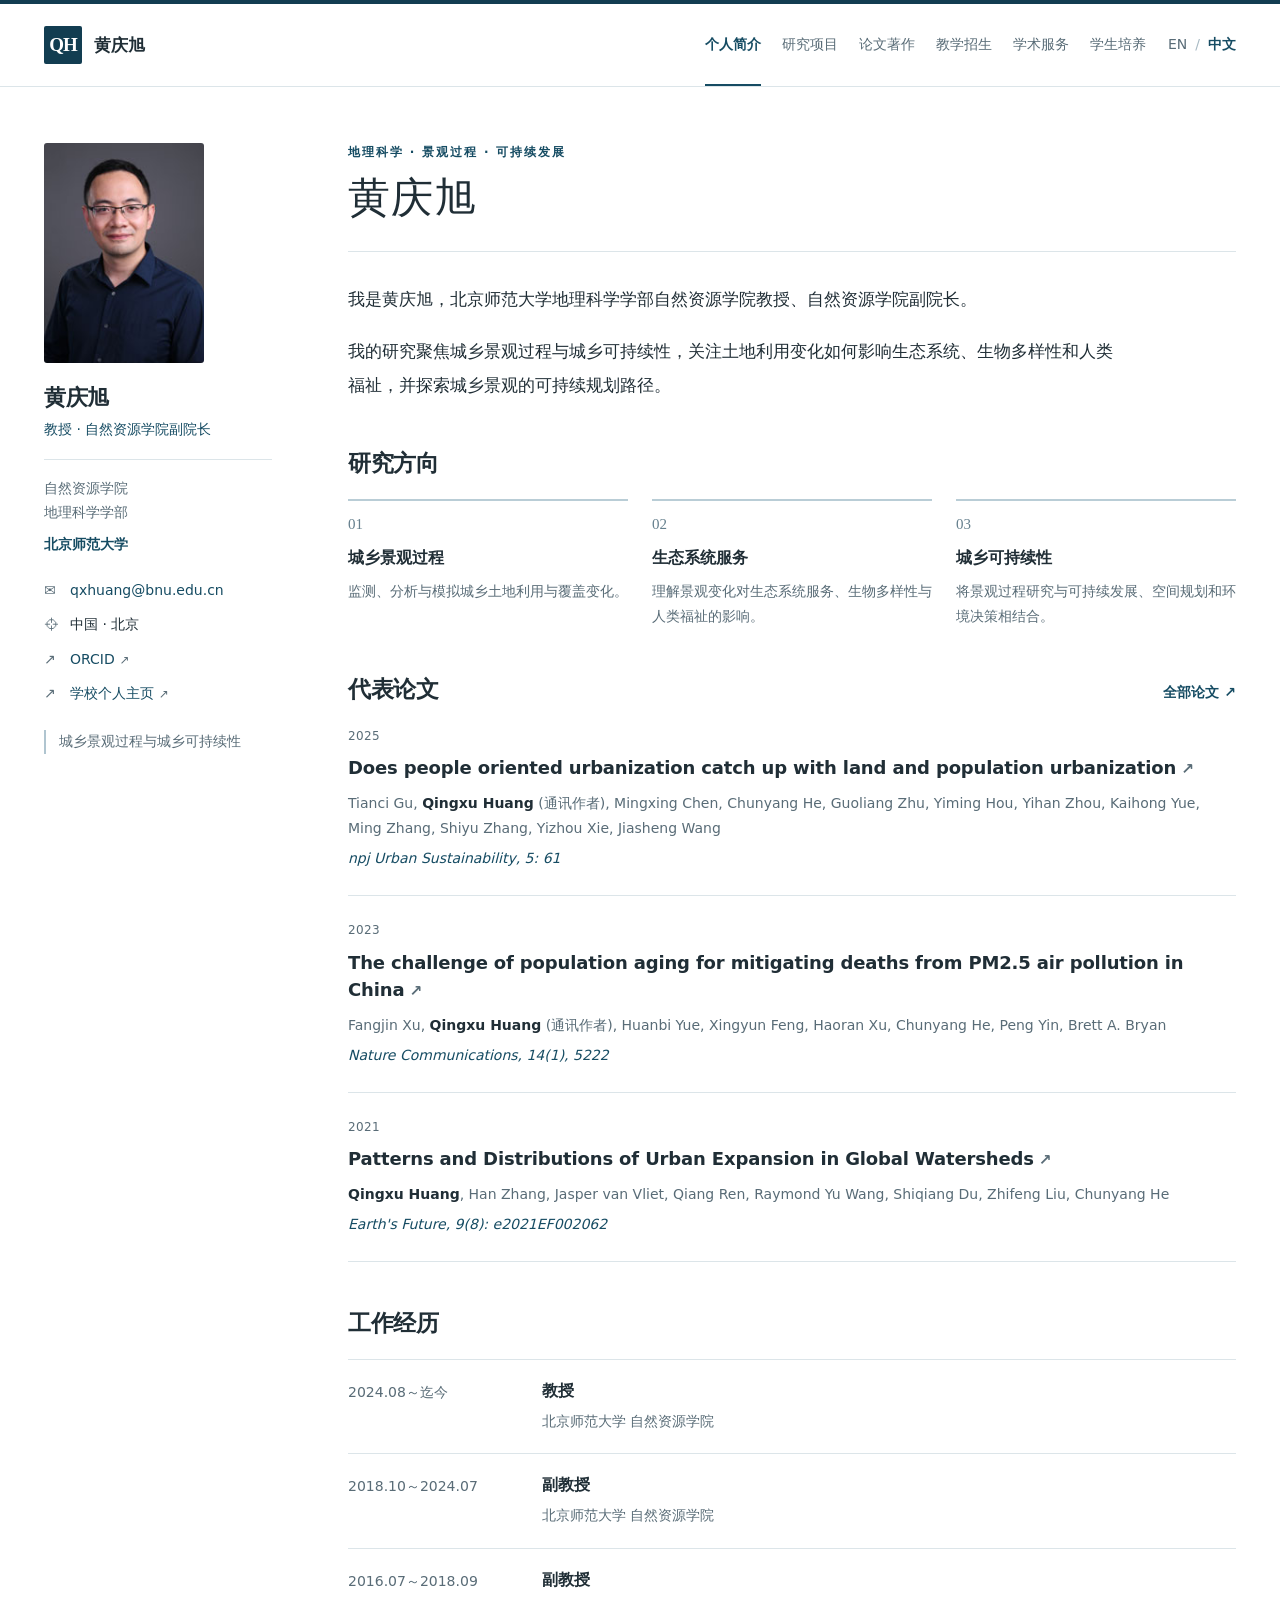
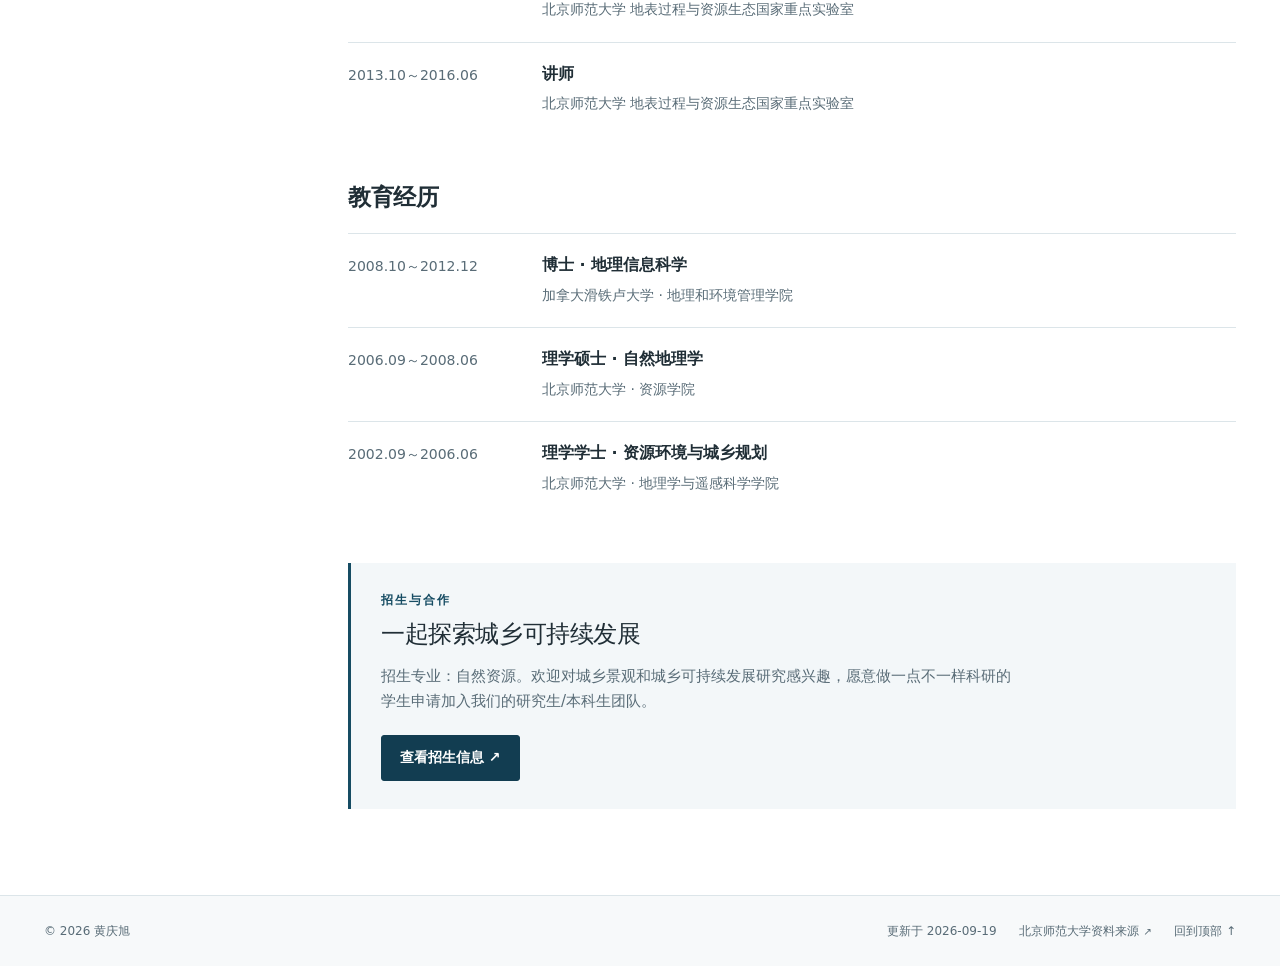
==== zh/index.html @ 63712970 "Add files via upload" ====
<!doctype html>
<html lang="zh-CN"><head>
<meta charset="utf-8"><meta name="viewport" content="width=device-width,initial-scale=1">
<title>黄庆旭 | 北京师范大学</title><meta name="description" content="我是黄庆旭，北京师范大学地理科学学部自然资源学院教授、自然资源学院副院长。 我的研究聚焦城乡景观过程与城乡可持续性，关注土地利用变化如何影响生态系统、生物多样性和人类福祉，并探索城乡景观的可持续规划路径。"><meta name="author" content="黄庆旭"><meta name="color-scheme" content="light">
<meta property="og:title" content="黄庆旭 | 北京师范大学"><meta property="og:description" content="我是黄庆旭，北京师范大学地理科学学部自然资源学院教授、自然资源学院副院长。 我的研究聚焦城乡景观过程与城乡可持续性，关注土地利用变化如何影响生态系统、生物多样性和人类福祉，并探索城乡景观的可持续规划路径。"><meta property="og:type" content="website">
<link rel="alternate" hreflang="en" href="../index.html"><link rel="alternate" hreflang="zh-CN" href="index.html">
<link rel="icon" type="image/svg+xml" href="../assets/favicon.svg">
<link rel="stylesheet" href="../assets/style.css">
<script>document.documentElement.classList.add('js')</script>
<script src="../assets/site.js" defer></script>
<script type="application/ld+json">{"@context":"https://schema.org","@type":"Person","name":"黄庆旭","jobTitle":"教授 · 自然资源学院副院长","email":"mailto:qxhuang@bnu.edu.cn","affiliation":{"@type":"CollegeOrUniversity","name":"北京师范大学"},"sameAs":["https://orcid.org/0000-0003-4902-716X","https://geot.bnu.edu.cn/Public/htm/news/5/304.html"]}</script></head><body>
<a class="skip-link" href="#main">跳到正文</a><header class="site-header"><div class="header-inner">
<a class="brand" href="index.html"><span class="monogram" aria-hidden="true">QH</span><span>黄庆旭</span></a>
<nav class="primary-nav" id="primary-nav" aria-label="主导航"><a href="index.html" aria-current="page">个人简介</a><a href="research.html">研究项目</a><a href="publications.html">论文著作</a><a href="teaching.html">教学招生</a><a href="service.html">学术服务</a><a href="group.html">学生培养</a></nav>
<nav class="language-switch" aria-label="语言切换"><a data-language="en" lang="en" href="../index.html">EN</a><span class="language-divider" aria-hidden="true">/</span><span aria-current="true" lang="zh-CN">中文</span></nav>
<button class="menu-button" type="button" aria-expanded="false" aria-controls="primary-nav" aria-label="菜单"><span aria-hidden="true">☰</span></button></div></header>
<div class="layout"><aside class="profile" aria-label="个人资料与联系方式"><img class="portrait" src="../assets/portrait.jpg" width="170" height="255" alt="黄庆旭" decoding="async"><div class="profile-title"><h2>黄庆旭</h2><p class="role">教授 · 自然资源学院副院长</p></div><div class="affiliation"><p>自然资源学院<br>地理科学学部</p><a href="https://www.bnu.edu.cn/">北京师范大学</a></div><ul class="contact-list"><li><span aria-hidden="true">✉</span><a href="mailto:qxhuang@bnu.edu.cn">qxhuang@bnu.edu.cn</a></li><li><span aria-hidden="true">⌖</span>中国 · 北京</li><li><span aria-hidden="true">↗</span><a href="https://orcid.org/0000-0003-4902-716X" target="_blank" rel="noopener noreferrer">ORCID<span class="external" aria-hidden="true">↗</span></a></li><li><span aria-hidden="true">↗</span><a href="https://geot.bnu.edu.cn/Public/htm/news/5/304.html" target="_blank" rel="noopener noreferrer">学校个人主页<span class="external" aria-hidden="true">↗</span></a></li></ul><p class="profile-note">城乡景观过程与城乡可持续性</p></aside>
<main id="main" tabindex="-1"><div class="page-heading"><p class="eyebrow">地理科学 · 景观过程 · 可持续发展</p><h1>黄庆旭</h1></div><div class="intro"><p>我是黄庆旭，北京师范大学地理科学学部自然资源学院教授、自然资源学院副院长。</p><p>我的研究聚焦城乡景观过程与城乡可持续性，关注土地利用变化如何影响生态系统、生物多样性和人类福祉，并探索城乡景观的可持续规划路径。</p></div><section id="interests"><div class="section-heading"><h2>研究方向</h2></div><ol class="interests"><li><span class="number" aria-hidden="true">01</span><div><h3>城乡景观过程</h3><p>监测、分析与模拟城乡土地利用与覆盖变化。</p></div></li><li><span class="number" aria-hidden="true">02</span><div><h3>生态系统服务</h3><p>理解景观变化对生态系统服务、生物多样性与人类福祉的影响。</p></div></li><li><span class="number" aria-hidden="true">03</span><div><h3>城乡可持续性</h3><p>将景观过程研究与可持续发展、空间规划和环境决策相结合。</p></div></li></ol></section><section id="selected"><div class="section-heading"><h2>代表论文</h2><a class="text-link" href="publications.html">全部论文 ↗</a></div><ol class="paper-list selected"><li class="paper"><div class="paper-meta"><span>2025</span></div><h3><a href="https://doi.org/10.1038/s42949-025-00251-7" target="_blank" rel="noopener noreferrer">Does people oriented urbanization catch up with land and population urbanization<span class="external" aria-hidden="true">↗</span></a></h3><p class="authors">Tianci Gu, <strong>Qingxu Huang</strong> (通讯作者), Mingxing Chen, Chunyang He, Guoliang Zhu, Yiming Hou, Yihan Zhou, Kaihong Yue, Ming Zhang, Shiyu Zhang, Yizhou Xie, Jiasheng Wang</p><p class="journal">npj Urban Sustainability, 5: 61</p></li><li class="paper"><div class="paper-meta"><span>2023</span></div><h3><a href="https://doi.org/10.1038/s41467-023-40908-4" target="_blank" rel="noopener noreferrer">The challenge of population aging for mitigating deaths from PM2.5 air pollution in China<span class="external" aria-hidden="true">↗</span></a></h3><p class="authors">Fangjin Xu, <strong>Qingxu Huang</strong> (通讯作者), Huanbi Yue, Xingyun Feng, Haoran Xu, Chunyang He, Peng Yin, Brett A. Bryan</p><p class="journal">Nature Communications, 14(1), 5222</p></li><li class="paper"><div class="paper-meta"><span>2021</span></div><h3><a href="https://doi.org/10.1029/2021EF002062" target="_blank" rel="noopener noreferrer">Patterns and Distributions of Urban Expansion in Global Watersheds<span class="external" aria-hidden="true">↗</span></a></h3><p class="authors"><strong>Qingxu Huang</strong>, Han Zhang, Jasper van Vliet, Qiang Ren, Raymond Yu Wang, Shiqiang Du, Zhifeng Liu, Chunyang He</p><p class="journal">Earth's Future, 9(8): e2021EF002062</p></li></ol></section><section id="appointments"><div class="section-heading"><h2>工作经历</h2></div><ol class="timeline"><li><span class="date">2024.08～迄今</span><div><h3>教授</h3><p>北京师范大学 自然资源学院</p></div></li><li><span class="date">2018.10～2024.07</span><div><h3>副教授</h3><p>北京师范大学 自然资源学院</p></div></li><li><span class="date">2016.07～2018.09</span><div><h3>副教授</h3><p>北京师范大学 地表过程与资源生态国家重点实验室</p></div></li><li><span class="date">2013.10～2016.06</span><div><h3>讲师</h3><p>北京师范大学 地表过程与资源生态国家重点实验室</p></div></li></ol></section><section id="education"><div class="section-heading"><h2>教育经历</h2></div><ol class="timeline"><li><span class="date">2008.10～2012.12</span><div><h3>博士 · 地理信息科学</h3><p>加拿大滑铁卢大学 · 地理和环境管理学院</p></div></li><li><span class="date">2006.09～2008.06</span><div><h3>理学硕士 · 自然地理学</h3><p>北京师范大学 · 资源学院</p></div></li><li><span class="date">2002.09～2006.06</span><div><h3>理学学士 · 资源环境与城乡规划</h3><p>北京师范大学 · 地理学与遥感科学学院</p></div></li></ol></section><div class="join"><p class="eyebrow">招生与合作</p><h2>一起探索城乡可持续发展</h2><p>招生专业：自然资源。欢迎对城乡景观和城乡可持续发展研究感兴趣，愿意做一点不一样科研的学生申请加入我们的研究生/本科生团队。</p><a class="button" href="teaching.html#opportunities">查看招生信息 ↗</a></div></main></div>
<footer><div class="footer-inner"><span>© 2026 黄庆旭</span><div><span>更新于 2026-09-19</span><a href="https://geot.bnu.edu.cn/Public/htm/news/5/304.html" target="_blank" rel="noopener noreferrer">北京师范大学资料来源<span class="external" aria-hidden="true">↗</span></a><a href="#main">回到顶部 ↑</a></div></div></footer>
</body></html>
---- assets/style.css ----
:root{--ink:#202e36;--muted:#596c77;--accent:#164c63;--deep:#123d51;--line:#dce5e9;--pale:#f3f7f9;--paper:#fff;--serif:Georgia,"Times New Roman",serif;--sans:system-ui,-apple-system,BlinkMacSystemFont,"Segoe UI",sans-serif}
*{box-sizing:border-box}html{scroll-behavior:smooth;scroll-padding-top:160px}body{margin:0;color:var(--ink);background:var(--paper);font-family:var(--sans);font-size:16px;line-height:1.7;-webkit-font-smoothing:antialiased}a{color:var(--accent);text-decoration:none}a:hover{text-decoration:underline;text-underline-offset:4px}a:focus-visible,button:focus-visible,summary:focus-visible{outline:3px solid #b26922;outline-offset:5px}button{font:inherit;color:inherit;cursor:pointer}p{margin:0 0 1rem}h1,h2,h3{line-height:1.35;color:var(--ink)}h1{font-family:var(--serif);font-weight:400;font-size:clamp(2.4rem,4vw,3.25rem);letter-spacing:-1.3px;margin:8px 0 0}h2{font-size:1.45rem;letter-spacing:-.4px;font-weight:650;margin:0}h3{font-size:1rem;font-weight:650;margin:0 0 7px}strong{font-weight:650}svg{width:18px;height:18px;flex-shrink:0}.external{font-size:.85em;padding-left:5px;color:var(--muted)}.skip-link{position:fixed;left:16px;top:-100px;z-index:100;padding:10px 16px;background:white}.skip-link:focus{top:12px}.site-header{border-top:4px solid var(--deep);border-bottom:1px solid var(--line);background:rgba(255,255,255,.98);position:sticky;top:0;z-index:20}.header-inner{max-width:1280px;margin:auto;padding:0 44px;min-height:82px;display:flex;align-items:center;justify-content:space-between;gap:25px}.brand{display:flex;align-items:center;gap:12px;white-space:nowrap;color:var(--ink);font-size:17px;font-weight:650}.brand:hover{text-decoration:none}.monogram{display:grid;place-items:center;width:38px;height:38px;background:var(--deep);color:white;font-family:var(--serif);font-size:19px;letter-spacing:-1px;border-radius:2px}.primary-nav{display:flex;align-self:stretch;gap:27px}.primary-nav a{display:flex;align-items:center;font-size:14px;color:var(--muted);border-bottom:2px solid transparent;padding-top:2px}.primary-nav a[aria-current]{border-color:var(--accent);color:var(--accent);font-weight:650}.menu-button{display:none}.layout{max-width:1280px;margin:auto;padding:56px 44px 86px;display:grid;grid-template-columns:228px minmax(0,1fr);gap:76px}.profile{align-self:start}.portrait{display:block;width:160px;height:220px;object-fit:cover;object-position:top;border-radius:3px;background:var(--pale)}.profile-title h2{font-size:22px;letter-spacing:-.4px;margin:20px 0 5px}.role{color:var(--accent);font-size:14px;margin-bottom:18px}.affiliation{font-size:14px;line-height:1.7;border-top:1px solid var(--line);padding-top:17px}.affiliation p{color:var(--muted);margin:0 0 8px}.affiliation a{font-weight:600}.contact-list{list-style:none;padding:0;margin:22px 0;font-size:14px;line-height:1.6}.contact-list li{display:flex;align-items:center;gap:10px;margin:12px 0}.contact-list svg{color:#718895;width:16px;height:16px}.profile-note{border-left:2px solid #b0c5d0;padding-left:13px;color:var(--muted);font-size:14px;line-height:1.7;margin-top:26px}.page-heading{margin-bottom:30px;padding-bottom:24px;border-bottom:1px solid var(--line)}.eyebrow{font-size:12px;font-weight:650;letter-spacing:1.9px;line-height:1.6;color:var(--accent);margin:0}.intro{font-size:17px;line-height:1.85;max-width:780px}.intro p+p{margin-top:18px}.intro a{text-decoration:underline;text-decoration-color:#b0c6d1;text-underline-offset:4px}.lead{font-size:18px;color:var(--muted);line-height:1.7;max-width:740px;margin-top:-5px;margin-bottom:30px}.note{font-size:14px;color:var(--muted);line-height:1.7}.section-heading{display:flex;justify-content:space-between;align-items:baseline;gap:20px;margin-bottom:21px}.text-link{font-size:14px;font-weight:600;display:inline-block;line-height:1.6}.text-link span{margin-left:5px}section{margin-top:45px;scroll-margin-top:8px}.interests{list-style:none;display:grid;grid-template-columns:repeat(3,minmax(0,1fr));padding:0;gap:24px;margin:0}.interests li{padding-top:13px;border-top:2px solid #b9cdd6}.number{font-family:var(--serif);font-size:15px;line-height:1.4;color:#66808e;display:block;margin-bottom:11px}.interests h3{font-size:16px;line-height:1.45;margin-bottom:10px}.interests p{font-size:14px;color:var(--muted);line-height:1.75;margin:0}.timeline,.award-list,.student-list{list-style:none;padding:0;margin:0}.timeline li,.award-list li{display:grid;grid-template-columns:170px minmax(0,1fr);gap:24px;padding:20px 0;border-top:1px solid var(--line)}.timeline h3,.award-list h3{font-size:16px}.timeline p,.award-list p{font-size:14px;color:var(--muted);line-height:1.75;margin:0}.date{font-size:14px;font-variant-numeric:tabular-nums;color:var(--muted);line-height:1.8}.paper-list{list-style:none;padding:0;margin:0}.paper{border-bottom:1px solid var(--line);padding:24px 0}.paper:first-child{padding-top:0}.paper-meta{display:flex;flex-wrap:wrap;gap:12px;font-size:12px;letter-spacing:.4px;color:var(--muted);margin-bottom:8px}.paper-meta span+span{border-left:1px solid #bdcdd5;padding-left:12px}.paper h3{font-size:18px;line-height:1.5;font-weight:600;letter-spacing:-.15px;margin:0 0 10px}.paper h3 a{color:var(--ink)}.paper h3 a:hover{color:var(--accent)}.authors{font-size:14px;line-height:1.8;color:var(--muted);margin-bottom:6px}.authors strong{color:var(--ink)}.journal{font-size:14px;line-height:1.7;font-style:italic;color:var(--accent);margin-bottom:0}.doi,.paper-note{font-size:13px;overflow-wrap:anywhere;display:block;margin-top:8px}.original{margin-top:13px;font-size:13px;color:var(--muted)}summary{cursor:pointer;min-height:30px;line-height:2}.original p{background:var(--pale);padding:15px;font-size:14px;line-height:1.85;margin:8px 0 0}.join{margin-top:48px;padding:28px 30px;background:var(--pale);border-left:3px solid var(--accent)}.join h2{font-family:var(--serif);font-weight:400;font-size:27px;margin:8px 0 13px}.join p:not(.eyebrow){font-size:15px;color:var(--muted);max-width:630px;margin-bottom:20px}.button{display:inline-flex;gap:20px;align-items:center;padding:10px 18px;background:var(--deep);color:white;border:1px solid var(--deep);border-radius:3px;font-size:14px;font-weight:600}.button:hover{background:var(--accent);text-decoration:none}.page-toc{display:flex;flex-wrap:wrap;gap:9px 24px;background:rgba(255,255,255,.98);border-block:1px solid var(--line);padding:15px 0;margin:24px 0;position:sticky;top:86px;z-index:5;line-height:1.55}.page-toc a{font-size:14px}.methods{font-size:16px;line-height:1.85;color:var(--muted);margin-top:28px}.projects{list-style:none;margin:0;padding:0}.projects li{padding:22px 0;border-top:1px solid var(--line)}.project-meta{display:flex;flex-wrap:wrap;justify-content:space-between;gap:6px 14px;font-size:12px;letter-spacing:.2px;color:var(--muted);margin-bottom:10px}.project-meta span+span{color:var(--accent);font-weight:600}.projects h3{font-size:17px;line-height:1.6;margin-bottom:10px}.projects p{font-size:14px;color:var(--muted);margin:0 0 7px}.grant{font-size:12px;letter-spacing:.2px;color:var(--muted)}.year-group{display:grid;grid-template-columns:60px minmax(0,1fr);column-gap:20px;padding-top:20px;border-top:1px solid var(--line);margin-top:24px}.year-group .paper:last-child{border:0;padding-bottom:0}.year-heading{font-family:var(--serif);font-size:20px;font-weight:400;color:var(--accent);padding-top:2px;margin:0}.year-group .paper-meta span:first-child{display:none}.year-group .paper-meta:has(span:only-child){display:none}.year-group .paper-meta span+span{border:0;padding:0}.opportunity{background:var(--pale);padding:26px 30px;border-left:3px solid var(--accent)}.opportunity p{font-size:16px;line-height:1.85;margin-bottom:20px}.opportunity .email-label{display:inline-block;margin:0 0 0 16px;font-size:14px;color:var(--muted)}.courses{list-style:none;margin:0;padding:0}.courses li{display:flex;align-items:baseline;justify-content:space-between;gap:20px;padding:20px 0;border-top:1px solid var(--line)}.courses h3{font-size:16px;line-height:1.6;margin:0}.courses .date{flex-shrink:0}.service-list{padding:0;list-style:none;display:grid;grid-template-columns:repeat(2,minmax(0,1fr));gap:27px 30px}.service-list li{border-top:2px solid #b9cdd6;padding-top:15px}.service-list span{display:block;font-size:13px;color:var(--accent);margin-bottom:8px}.service-list h3{font-size:16px;line-height:1.6;font-weight:500}.award-list li{grid-template-columns:55px minmax(0,1fr);gap:24px}.student-list li{display:grid;grid-template-columns:55px minmax(0,1fr);gap:24px;border-top:1px solid var(--line);padding:17px 0}.student-list p{font-size:15px;line-height:1.85;margin:0}.student-list .date{color:var(--accent)}footer{background:#f7f9fa;border-top:1px solid var(--line)}.footer-inner{max-width:1280px;padding:25px 44px;margin:auto;display:flex;justify-content:space-between;gap:20px;font-size:12px;color:var(--muted)}.footer-inner>div{display:flex;flex-wrap:wrap;gap:10px 22px}.footer-inner a{color:var(--muted)}
@media(min-width:1100px) and (min-height:950px){.profile{position:sticky;top:125px}}
@media(max-width:1100px){.header-inner{padding-inline:30px}.primary-nav{gap:19px}.layout{padding-inline:30px;gap:42px;grid-template-columns:205px minmax(0,1fr)}.interests{grid-template-columns:1fr;gap:15px}.interests li{display:grid;grid-template-columns:24px minmax(0,1fr);gap:10px;border-top-width:1px}.interests h3{margin-bottom:4px}.number{margin-top:2px}.timeline li{grid-template-columns:1fr;gap:7px}.courses li{display:block}.courses .date{display:block;margin-top:8px}}
@media(max-width:800px){html{scroll-padding-top:115px}.header-inner{min-height:72px;flex-wrap:wrap;padding:16px 24px;gap:14px}.primary-nav{width:100%;display:grid;grid-template-columns:repeat(3,1fr);gap:8px 14px}.primary-nav a{justify-content:center;padding:9px 4px;font-size:14px;min-height:42px}.js .menu-button{display:flex;align-items:center;gap:14px;background:none;border:1px solid var(--line);padding:6px 12px;border-radius:3px;font-size:14px}.js .primary-nav{display:none}.js .primary-nav.is-open{display:grid}.layout{display:block;padding:30px 24px 55px}.profile{display:grid;grid-template-columns:112px minmax(0,1fr);gap:0 24px;border-bottom:1px solid var(--line);padding-bottom:26px;margin-bottom:32px}.portrait{width:112px;height:154px;grid-column:1;grid-row:1/3}.profile-title{grid-column:2;align-self:end}.profile-title h2{font-size:22px;margin:0 0 5px}.role{margin-bottom:12px;font-size:13px}.affiliation{grid-column:2;border:0;padding:0;font-size:13px;align-self:start}.affiliation p{margin-bottom:4px}.contact-list{grid-column:1/-1;display:flex;flex-wrap:wrap;gap:10px 20px;margin:23px 0 0;font-size:13px}.contact-list li{margin:0;gap:8px}.profile-note{display:none}.page-heading{margin-bottom:25px}.eyebrow{font-size:12px;letter-spacing:1.3px}h1{font-size:40px;letter-spacing:-1px}.intro{font-size:16px}.lead{font-size:17px}.page-toc{position:static;gap:12px 18px}.year-group{grid-template-columns:1fr;gap:15px}.year-heading{font-size:23px}.paper h3{font-size:17px}.paper{padding-block:24px}.paper-meta{font-size:12px}.section-heading{align-items:flex-start}.section-heading .text-link{max-width:110px;font-size:13px}.footer-inner{flex-direction:column;padding:23px 24px;gap:9px}}
@media(max-width:450px){.header-inner{padding-inline:20px}.brand{font-size:16px}.layout{padding-inline:20px}.profile{grid-template-columns:90px minmax(0,1fr);gap:0 18px}.portrait{width:90px;height:135px}.profile-title h2{font-size:21px}.affiliation{font-size:12px}.role{font-size:12px;margin-bottom:7px}.profile-title{align-self:start}.contact-list{gap:11px 18px}.contact-list li{font-size:13px}.monogram{width:32px;height:34px;font-size:17px}.service-list{grid-template-columns:1fr;gap:20px}.join,.opportunity{padding:22px}.join h2{font-size:25px}.opportunity .email-label{display:block;margin:12px 0 0}.student-list li{grid-template-columns:42px minmax(0,1fr);gap:12px}.award-list li{grid-template-columns:42px minmax(0,1fr);gap:12px}h2{font-size:21px}.project-meta{display:block}.project-meta span{display:block}.project-meta span+span{margin-top:5px}}
@media(prefers-reduced-motion:reduce){html{scroll-behavior:auto}}
@media print{html{scroll-behavior:auto}.site-header,.contact-list,.profile-note,.page-toc,footer,.join,.button,.skip-link{display:none!important}.layout{display:block;padding:0}.profile{display:block;border:0;margin-bottom:25px}.portrait{float:right;width:90px;height:130px}.profile-title h2{font-size:22px;margin-top:0}.affiliation{border:0;padding:0}.page-heading{clear:both}body{font-size:11pt}.paper,.projects li,.award-list li,.timeline li{break-inside:avoid}.paper h3{font-size:12pt}.authors,.journal{font-size:10pt}section{margin-top:25px}.year-group{display:block}a{color:inherit}.external{display:none}h1{font-size:27pt}}

/* Bilingual navigation */
.header-inner{gap:22px}.brand{margin-right:auto}.primary-nav{gap:21px}.language-switch{display:flex;align-items:center;gap:8px;flex-shrink:0;font-size:14px}.language-switch [aria-current]{font-weight:650;color:var(--accent)}.language-divider{color:#a7b9c3}.language-switch a{color:var(--muted)}.custom-content p{line-height:1.9}.contact-list>li>span[aria-hidden]{width:16px;color:var(--muted);flex-shrink:0}html[lang=zh-CN] h1{font-family:var(--sans);font-size:42px;letter-spacing:1px}html[lang=zh-CN] .intro{line-height:2}html[lang=zh-CN] .join h2{font-family:var(--sans);font-size:24px}.menu-button{display:none}
@media(min-width:801px) and (max-width:1020px){.header-inner{min-height:76px;flex-wrap:wrap;padding-block:15px}.primary-nav{width:100%;order:5;display:grid;grid-template-columns:repeat(6,1fr)}.primary-nav a{justify-content:center;padding:8px}.js .primary-nav{display:none}.js .primary-nav.is-open{display:grid}.js .menu-button{display:block;background:white;border:1px solid var(--line);border-radius:3px;padding:5px 12px}.page-toc{position:static}}
@media(max-width:800px){.header-inner{gap:13px}.primary-nav{order:5}.language-switch{font-size:13px;gap:6px}.js .menu-button{padding:5px 10px;min-height:36px}.brand{margin-right:auto}.page-heading h1{overflow-wrap:anywhere}}
@media(max-width:450px){.header-inner{gap:10px;padding-inline:16px}.brand{font-size:15px;gap:8px}.monogram{width:28px;height:32px}.language-switch{font-size:12px}.js .menu-button{padding:4px 8px}html[lang=zh-CN] h1{font-size:32px}}
@media print{.language-switch{display:none}}
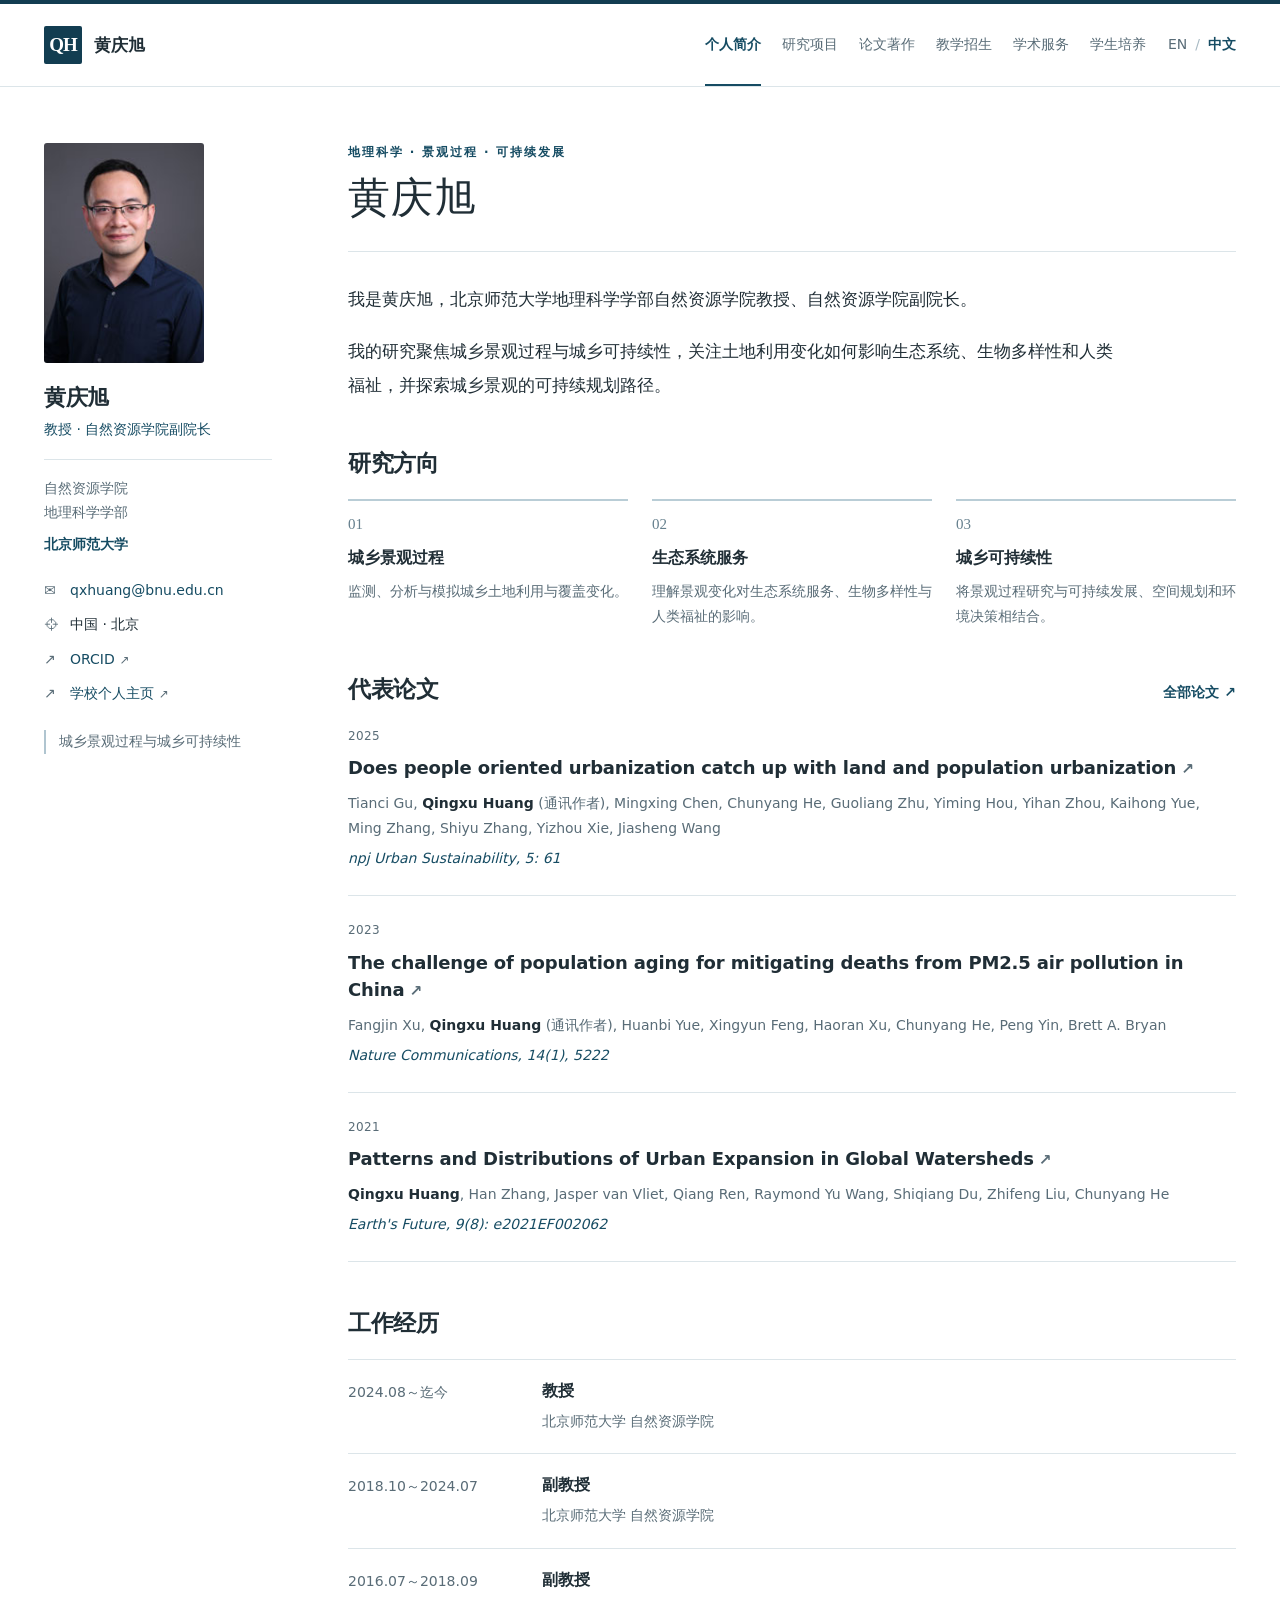
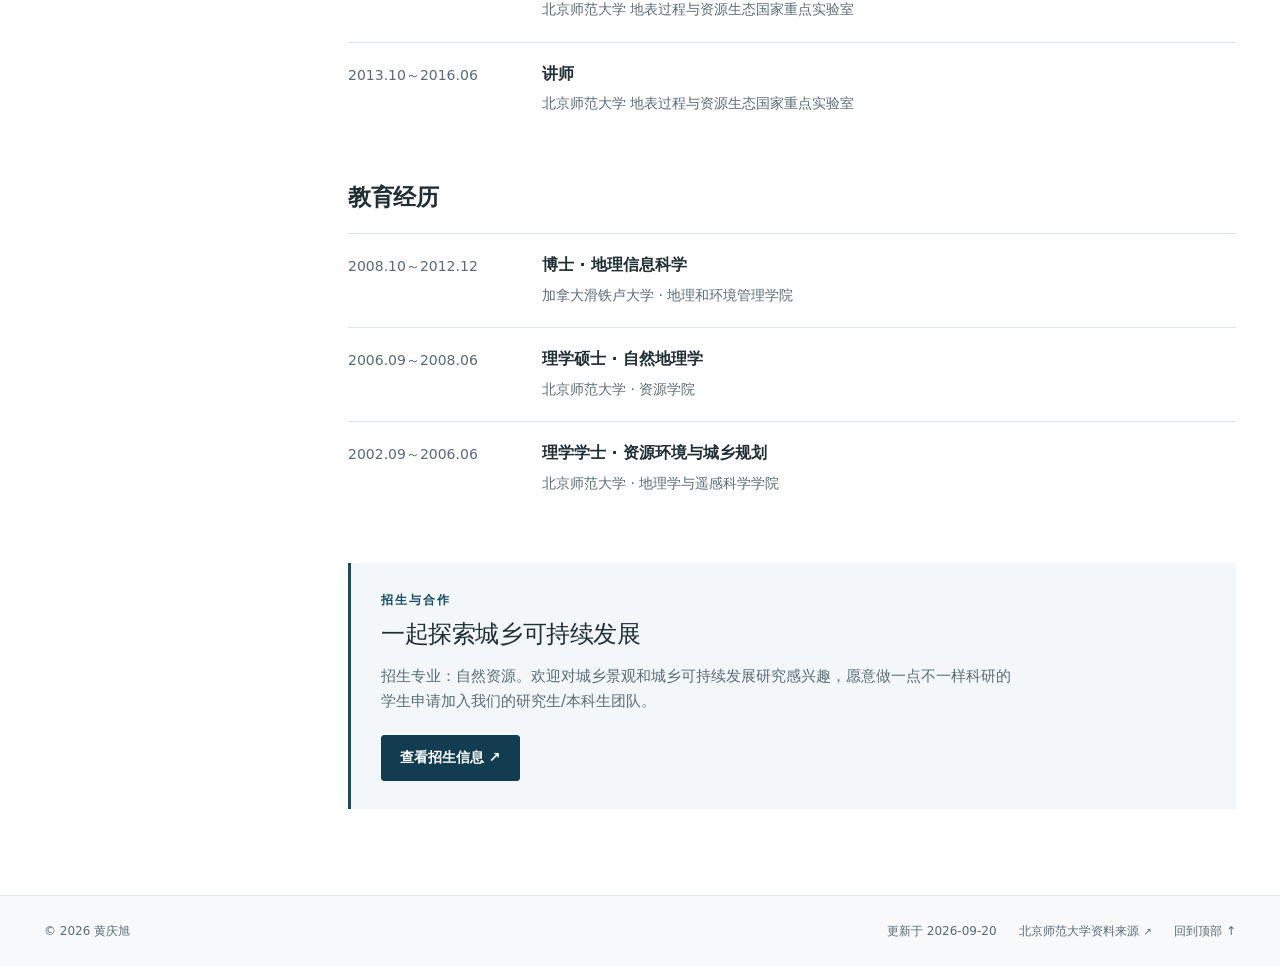
==== commit 7f294022: "Add files via upload" ====
--- a/zh/index.html
+++ b/zh/index.html
@@ -16,5 +16,5 @@
 <button class="menu-button" type="button" aria-expanded="false" aria-controls="primary-nav" aria-label="菜单"><span aria-hidden="true">☰</span></button></div></header>
 <div class="layout"><aside class="profile" aria-label="个人资料与联系方式"><img class="portrait" src="../assets/portrait.jpg" width="170" height="255" alt="黄庆旭" decoding="async"><div class="profile-title"><h2>黄庆旭</h2><p class="role">教授 · 自然资源学院副院长</p></div><div class="affiliation"><p>自然资源学院<br>地理科学学部</p><a href="https://www.bnu.edu.cn/">北京师范大学</a></div><ul class="contact-list"><li><span aria-hidden="true">✉</span><a href="mailto:qxhuang@bnu.edu.cn">qxhuang@bnu.edu.cn</a></li><li><span aria-hidden="true">⌖</span>中国 · 北京</li><li><span aria-hidden="true">↗</span><a href="https://orcid.org/0000-0003-4902-716X" target="_blank" rel="noopener noreferrer">ORCID<span class="external" aria-hidden="true">↗</span></a></li><li><span aria-hidden="true">↗</span><a href="https://geot.bnu.edu.cn/Public/htm/news/5/304.html" target="_blank" rel="noopener noreferrer">学校个人主页<span class="external" aria-hidden="true">↗</span></a></li></ul><p class="profile-note">城乡景观过程与城乡可持续性</p></aside>
 <main id="main" tabindex="-1"><div class="page-heading"><p class="eyebrow">地理科学 · 景观过程 · 可持续发展</p><h1>黄庆旭</h1></div><div class="intro"><p>我是黄庆旭，北京师范大学地理科学学部自然资源学院教授、自然资源学院副院长。</p><p>我的研究聚焦城乡景观过程与城乡可持续性，关注土地利用变化如何影响生态系统、生物多样性和人类福祉，并探索城乡景观的可持续规划路径。</p></div><section id="interests"><div class="section-heading"><h2>研究方向</h2></div><ol class="interests"><li><span class="number" aria-hidden="true">01</span><div><h3>城乡景观过程</h3><p>监测、分析与模拟城乡土地利用与覆盖变化。</p></div></li><li><span class="number" aria-hidden="true">02</span><div><h3>生态系统服务</h3><p>理解景观变化对生态系统服务、生物多样性与人类福祉的影响。</p></div></li><li><span class="number" aria-hidden="true">03</span><div><h3>城乡可持续性</h3><p>将景观过程研究与可持续发展、空间规划和环境决策相结合。</p></div></li></ol></section><section id="selected"><div class="section-heading"><h2>代表论文</h2><a class="text-link" href="publications.html">全部论文 ↗</a></div><ol class="paper-list selected"><li class="paper"><div class="paper-meta"><span>2025</span></div><h3><a href="https://doi.org/10.1038/s42949-025-00251-7" target="_blank" rel="noopener noreferrer">Does people oriented urbanization catch up with land and population urbanization<span class="external" aria-hidden="true">↗</span></a></h3><p class="authors">Tianci Gu, <strong>Qingxu Huang</strong> (通讯作者), Mingxing Chen, Chunyang He, Guoliang Zhu, Yiming Hou, Yihan Zhou, Kaihong Yue, Ming Zhang, Shiyu Zhang, Yizhou Xie, Jiasheng Wang</p><p class="journal">npj Urban Sustainability, 5: 61</p></li><li class="paper"><div class="paper-meta"><span>2023</span></div><h3><a href="https://doi.org/10.1038/s41467-023-40908-4" target="_blank" rel="noopener noreferrer">The challenge of population aging for mitigating deaths from PM2.5 air pollution in China<span class="external" aria-hidden="true">↗</span></a></h3><p class="authors">Fangjin Xu, <strong>Qingxu Huang</strong> (通讯作者), Huanbi Yue, Xingyun Feng, Haoran Xu, Chunyang He, Peng Yin, Brett A. Bryan</p><p class="journal">Nature Communications, 14(1), 5222</p></li><li class="paper"><div class="paper-meta"><span>2021</span></div><h3><a href="https://doi.org/10.1029/2021EF002062" target="_blank" rel="noopener noreferrer">Patterns and Distributions of Urban Expansion in Global Watersheds<span class="external" aria-hidden="true">↗</span></a></h3><p class="authors"><strong>Qingxu Huang</strong>, Han Zhang, Jasper van Vliet, Qiang Ren, Raymond Yu Wang, Shiqiang Du, Zhifeng Liu, Chunyang He</p><p class="journal">Earth's Future, 9(8): e2021EF002062</p></li></ol></section><section id="appointments"><div class="section-heading"><h2>工作经历</h2></div><ol class="timeline"><li><span class="date">2024.08～迄今</span><div><h3>教授</h3><p>北京师范大学 自然资源学院</p></div></li><li><span class="date">2018.10～2024.07</span><div><h3>副教授</h3><p>北京师范大学 自然资源学院</p></div></li><li><span class="date">2016.07～2018.09</span><div><h3>副教授</h3><p>北京师范大学 地表过程与资源生态国家重点实验室</p></div></li><li><span class="date">2013.10～2016.06</span><div><h3>讲师</h3><p>北京师范大学 地表过程与资源生态国家重点实验室</p></div></li></ol></section><section id="education"><div class="section-heading"><h2>教育经历</h2></div><ol class="timeline"><li><span class="date">2008.10～2012.12</span><div><h3>博士 · 地理信息科学</h3><p>加拿大滑铁卢大学 · 地理和环境管理学院</p></div></li><li><span class="date">2006.09～2008.06</span><div><h3>理学硕士 · 自然地理学</h3><p>北京师范大学 · 资源学院</p></div></li><li><span class="date">2002.09～2006.06</span><div><h3>理学学士 · 资源环境与城乡规划</h3><p>北京师范大学 · 地理学与遥感科学学院</p></div></li></ol></section><div class="join"><p class="eyebrow">招生与合作</p><h2>一起探索城乡可持续发展</h2><p>招生专业：自然资源。欢迎对城乡景观和城乡可持续发展研究感兴趣，愿意做一点不一样科研的学生申请加入我们的研究生/本科生团队。</p><a class="button" href="teaching.html#opportunities">查看招生信息 ↗</a></div></main></div>
-<footer><div class="footer-inner"><span>© 2026 黄庆旭</span><div><span>更新于 2026-09-19</span><a href="https://geot.bnu.edu.cn/Public/htm/news/5/304.html" target="_blank" rel="noopener noreferrer">北京师范大学资料来源<span class="external" aria-hidden="true">↗</span></a><a href="#main">回到顶部 ↑</a></div></div></footer>
+<footer><div class="footer-inner"><span>© 2026 黄庆旭</span><div><span>更新于 2026-09-20</span><a href="https://geot.bnu.edu.cn/Public/htm/news/5/304.html" target="_blank" rel="noopener noreferrer">北京师范大学资料来源<span class="external" aria-hidden="true">↗</span></a><a href="#main">回到顶部 ↑</a></div></div></footer>
 </body></html>
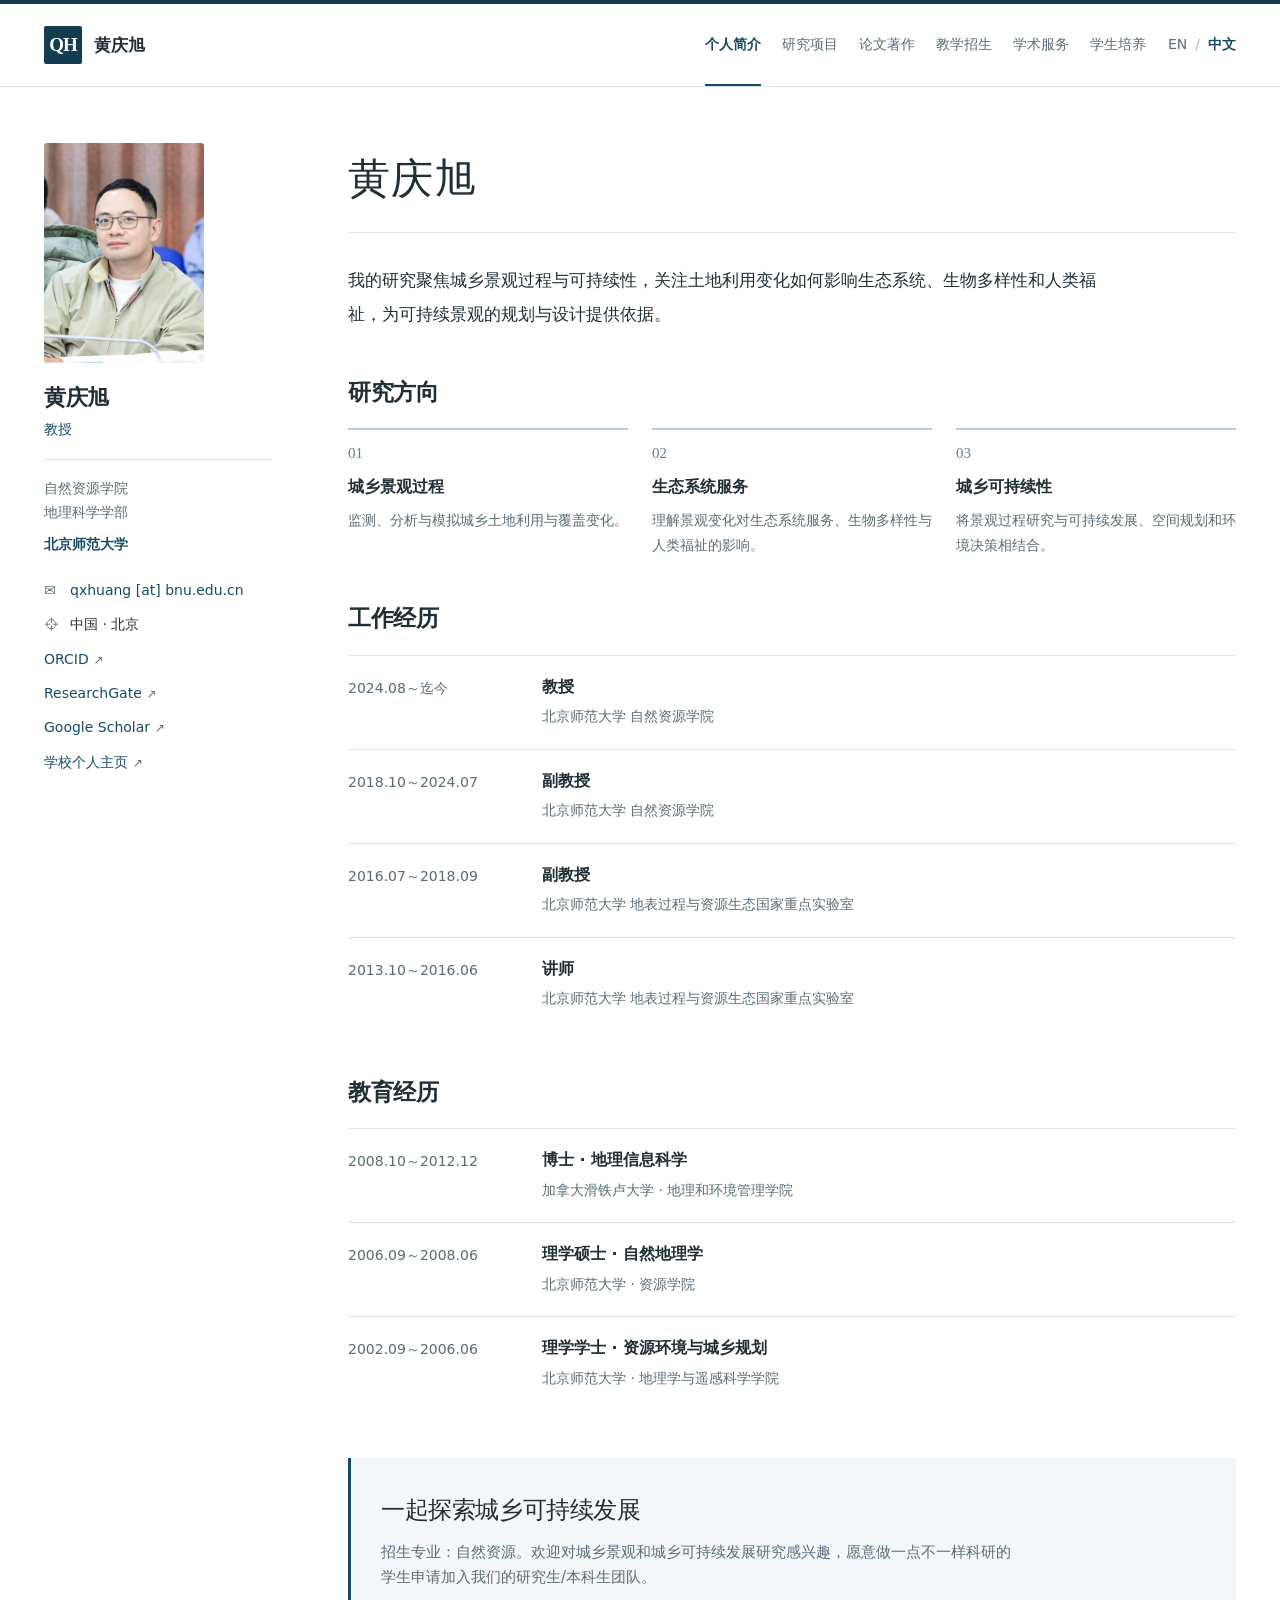
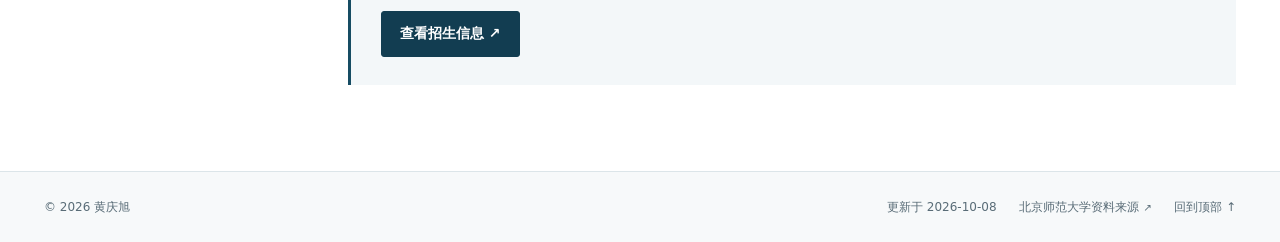
==== commit 22898a70: "Add files via upload" ====
--- a/zh/index.html
+++ b/zh/index.html
@@ -1,20 +1,20 @@
 <!doctype html>
 <html lang="zh-CN"><head>
 <meta charset="utf-8"><meta name="viewport" content="width=device-width,initial-scale=1">
-<title>黄庆旭 | 北京师范大学</title><meta name="description" content="我是黄庆旭，北京师范大学地理科学学部自然资源学院教授、自然资源学院副院长。 我的研究聚焦城乡景观过程与城乡可持续性，关注土地利用变化如何影响生态系统、生物多样性和人类福祉，并探索城乡景观的可持续规划路径。"><meta name="author" content="黄庆旭"><meta name="color-scheme" content="light">
-<meta property="og:title" content="黄庆旭 | 北京师范大学"><meta property="og:description" content="我是黄庆旭，北京师范大学地理科学学部自然资源学院教授、自然资源学院副院长。 我的研究聚焦城乡景观过程与城乡可持续性，关注土地利用变化如何影响生态系统、生物多样性和人类福祉，并探索城乡景观的可持续规划路径。"><meta property="og:type" content="website">
+<title>黄庆旭 | 北京师范大学</title><meta name="description" content="我的研究聚焦城乡景观过程与可持续性，关注土地利用变化如何影响生态系统、生物多样性和人类福祉，为可持续景观的规划与设计提供依据。"><meta name="author" content="黄庆旭"><meta name="color-scheme" content="light">
+<meta property="og:title" content="黄庆旭 | 北京师范大学"><meta property="og:description" content="我的研究聚焦城乡景观过程与可持续性，关注土地利用变化如何影响生态系统、生物多样性和人类福祉，为可持续景观的规划与设计提供依据。"><meta property="og:type" content="website">
 <link rel="alternate" hreflang="en" href="../index.html"><link rel="alternate" hreflang="zh-CN" href="index.html">
 <link rel="icon" type="image/svg+xml" href="../assets/favicon.svg">
 <link rel="stylesheet" href="../assets/style.css">
 <script>document.documentElement.classList.add('js')</script>
 <script src="../assets/site.js" defer></script>
-<script type="application/ld+json">{"@context":"https://schema.org","@type":"Person","name":"黄庆旭","jobTitle":"教授 · 自然资源学院副院长","email":"mailto:qxhuang@bnu.edu.cn","affiliation":{"@type":"CollegeOrUniversity","name":"北京师范大学"},"sameAs":["https://orcid.org/0000-0003-4902-716X","https://geot.bnu.edu.cn/Public/htm/news/5/304.html"]}</script></head><body>
+<script type="application/ld+json">{"@context":"https://schema.org","@type":"Person","name":"黄庆旭","jobTitle":"教授","affiliation":{"@type":"CollegeOrUniversity","name":"北京师范大学"},"sameAs":["https://orcid.org/0000-0003-4902-716X","https://www.researchgate.net/profile/Qingxu-Huang","https://scholar.google.com/citations?user=uOxCebIAAAAJ","https://geot.bnu.edu.cn/Public/htm/news/5/304.html"]}</script></head><body>
 <a class="skip-link" href="#main">跳到正文</a><header class="site-header"><div class="header-inner">
 <a class="brand" href="index.html"><span class="monogram" aria-hidden="true">QH</span><span>黄庆旭</span></a>
 <nav class="primary-nav" id="primary-nav" aria-label="主导航"><a href="index.html" aria-current="page">个人简介</a><a href="research.html">研究项目</a><a href="publications.html">论文著作</a><a href="teaching.html">教学招生</a><a href="service.html">学术服务</a><a href="group.html">学生培养</a></nav>
 <nav class="language-switch" aria-label="语言切换"><a data-language="en" lang="en" href="../index.html">EN</a><span class="language-divider" aria-hidden="true">/</span><span aria-current="true" lang="zh-CN">中文</span></nav>
 <button class="menu-button" type="button" aria-expanded="false" aria-controls="primary-nav" aria-label="菜单"><span aria-hidden="true">☰</span></button></div></header>
-<div class="layout"><aside class="profile" aria-label="个人资料与联系方式"><img class="portrait" src="../assets/portrait.jpg" width="170" height="255" alt="黄庆旭" decoding="async"><div class="profile-title"><h2>黄庆旭</h2><p class="role">教授 · 自然资源学院副院长</p></div><div class="affiliation"><p>自然资源学院<br>地理科学学部</p><a href="https://www.bnu.edu.cn/">北京师范大学</a></div><ul class="contact-list"><li><span aria-hidden="true">✉</span><a href="mailto:qxhuang@bnu.edu.cn">qxhuang@bnu.edu.cn</a></li><li><span aria-hidden="true">⌖</span>中国 · 北京</li><li><span aria-hidden="true">↗</span><a href="https://orcid.org/0000-0003-4902-716X" target="_blank" rel="noopener noreferrer">ORCID<span class="external" aria-hidden="true">↗</span></a></li><li><span aria-hidden="true">↗</span><a href="https://geot.bnu.edu.cn/Public/htm/news/5/304.html" target="_blank" rel="noopener noreferrer">学校个人主页<span class="external" aria-hidden="true">↗</span></a></li></ul><p class="profile-note">城乡景观过程与城乡可持续性</p></aside>
-<main id="main" tabindex="-1"><div class="page-heading"><p class="eyebrow">地理科学 · 景观过程 · 可持续发展</p><h1>黄庆旭</h1></div><div class="intro"><p>我是黄庆旭，北京师范大学地理科学学部自然资源学院教授、自然资源学院副院长。</p><p>我的研究聚焦城乡景观过程与城乡可持续性，关注土地利用变化如何影响生态系统、生物多样性和人类福祉，并探索城乡景观的可持续规划路径。</p></div><section id="interests"><div class="section-heading"><h2>研究方向</h2></div><ol class="interests"><li><span class="number" aria-hidden="true">01</span><div><h3>城乡景观过程</h3><p>监测、分析与模拟城乡土地利用与覆盖变化。</p></div></li><li><span class="number" aria-hidden="true">02</span><div><h3>生态系统服务</h3><p>理解景观变化对生态系统服务、生物多样性与人类福祉的影响。</p></div></li><li><span class="number" aria-hidden="true">03</span><div><h3>城乡可持续性</h3><p>将景观过程研究与可持续发展、空间规划和环境决策相结合。</p></div></li></ol></section><section id="selected"><div class="section-heading"><h2>代表论文</h2><a class="text-link" href="publications.html">全部论文 ↗</a></div><ol class="paper-list selected"><li class="paper"><div class="paper-meta"><span>2025</span></div><h3><a href="https://doi.org/10.1038/s42949-025-00251-7" target="_blank" rel="noopener noreferrer">Does people oriented urbanization catch up with land and population urbanization<span class="external" aria-hidden="true">↗</span></a></h3><p class="authors">Tianci Gu, <strong>Qingxu Huang</strong> (通讯作者), Mingxing Chen, Chunyang He, Guoliang Zhu, Yiming Hou, Yihan Zhou, Kaihong Yue, Ming Zhang, Shiyu Zhang, Yizhou Xie, Jiasheng Wang</p><p class="journal">npj Urban Sustainability, 5: 61</p></li><li class="paper"><div class="paper-meta"><span>2023</span></div><h3><a href="https://doi.org/10.1038/s41467-023-40908-4" target="_blank" rel="noopener noreferrer">The challenge of population aging for mitigating deaths from PM2.5 air pollution in China<span class="external" aria-hidden="true">↗</span></a></h3><p class="authors">Fangjin Xu, <strong>Qingxu Huang</strong> (通讯作者), Huanbi Yue, Xingyun Feng, Haoran Xu, Chunyang He, Peng Yin, Brett A. Bryan</p><p class="journal">Nature Communications, 14(1), 5222</p></li><li class="paper"><div class="paper-meta"><span>2021</span></div><h3><a href="https://doi.org/10.1029/2021EF002062" target="_blank" rel="noopener noreferrer">Patterns and Distributions of Urban Expansion in Global Watersheds<span class="external" aria-hidden="true">↗</span></a></h3><p class="authors"><strong>Qingxu Huang</strong>, Han Zhang, Jasper van Vliet, Qiang Ren, Raymond Yu Wang, Shiqiang Du, Zhifeng Liu, Chunyang He</p><p class="journal">Earth's Future, 9(8): e2021EF002062</p></li></ol></section><section id="appointments"><div class="section-heading"><h2>工作经历</h2></div><ol class="timeline"><li><span class="date">2024.08～迄今</span><div><h3>教授</h3><p>北京师范大学 自然资源学院</p></div></li><li><span class="date">2018.10～2024.07</span><div><h3>副教授</h3><p>北京师范大学 自然资源学院</p></div></li><li><span class="date">2016.07～2018.09</span><div><h3>副教授</h3><p>北京师范大学 地表过程与资源生态国家重点实验室</p></div></li><li><span class="date">2013.10～2016.06</span><div><h3>讲师</h3><p>北京师范大学 地表过程与资源生态国家重点实验室</p></div></li></ol></section><section id="education"><div class="section-heading"><h2>教育经历</h2></div><ol class="timeline"><li><span class="date">2008.10～2012.12</span><div><h3>博士 · 地理信息科学</h3><p>加拿大滑铁卢大学 · 地理和环境管理学院</p></div></li><li><span class="date">2006.09～2008.06</span><div><h3>理学硕士 · 自然地理学</h3><p>北京师范大学 · 资源学院</p></div></li><li><span class="date">2002.09～2006.06</span><div><h3>理学学士 · 资源环境与城乡规划</h3><p>北京师范大学 · 地理学与遥感科学学院</p></div></li></ol></section><div class="join"><p class="eyebrow">招生与合作</p><h2>一起探索城乡可持续发展</h2><p>招生专业：自然资源。欢迎对城乡景观和城乡可持续发展研究感兴趣，愿意做一点不一样科研的学生申请加入我们的研究生/本科生团队。</p><a class="button" href="teaching.html#opportunities">查看招生信息 ↗</a></div></main></div>
-<footer><div class="footer-inner"><span>© 2026 黄庆旭</span><div><span>更新于 2026-09-20</span><a href="https://geot.bnu.edu.cn/Public/htm/news/5/304.html" target="_blank" rel="noopener noreferrer">北京师范大学资料来源<span class="external" aria-hidden="true">↗</span></a><a href="#main">回到顶部 ↑</a></div></div></footer>
+<div class="layout"><aside class="profile" aria-label="个人资料与联系方式"><img class="portrait" src="../assets/portrait.jpg" width="170" height="255" alt="黄庆旭" decoding="async"><div class="profile-title"><h2>黄庆旭</h2><p class="role">教授</p></div><div class="affiliation"><p>自然资源学院<br>地理科学学部</p><a href="https://www.bnu.edu.cn/">北京师范大学</a></div><ul class="contact-list"><li><span aria-hidden="true">✉</span><a href="mailto:qxhuang%40bnu.edu.cn">qxhuang [at] bnu.edu.cn</a></li><li><span aria-hidden="true">⌖</span>中国 · 北京</li><li><a href="https://orcid.org/0000-0003-4902-716X" target="_blank" rel="noopener noreferrer">ORCID<span class="external" aria-hidden="true">↗</span></a></li><li><a href="https://www.researchgate.net/profile/Qingxu-Huang" target="_blank" rel="noopener noreferrer">ResearchGate<span class="external" aria-hidden="true">↗</span></a></li><li><a href="https://scholar.google.com/citations?user=uOxCebIAAAAJ" target="_blank" rel="noopener noreferrer">Google Scholar<span class="external" aria-hidden="true">↗</span></a></li><li><a href="https://geot.bnu.edu.cn/Public/htm/news/5/304.html" target="_blank" rel="noopener noreferrer">学校个人主页<span class="external" aria-hidden="true">↗</span></a></li></ul></aside>
+<main id="main" tabindex="-1"><div class="page-heading"><h1>黄庆旭</h1></div><div class="intro"><p>我的研究聚焦城乡景观过程与可持续性，关注土地利用变化如何影响生态系统、生物多样性和人类福祉，为可持续景观的规划与设计提供依据。</p></div><section id="interests"><div class="section-heading"><h2>研究方向</h2></div><ol class="interests"><li><span class="number" aria-hidden="true">01</span><div><h3>城乡景观过程</h3><p>监测、分析与模拟城乡土地利用与覆盖变化。</p></div></li><li><span class="number" aria-hidden="true">02</span><div><h3>生态系统服务</h3><p>理解景观变化对生态系统服务、生物多样性与人类福祉的影响。</p></div></li><li><span class="number" aria-hidden="true">03</span><div><h3>城乡可持续性</h3><p>将景观过程研究与可持续发展、空间规划和环境决策相结合。</p></div></li></ol></section><section id="appointments"><div class="section-heading"><h2>工作经历</h2></div><ol class="timeline"><li><span class="date">2024.08～迄今</span><div><h3>教授</h3><p>北京师范大学 自然资源学院</p></div></li><li><span class="date">2018.10～2024.07</span><div><h3>副教授</h3><p>北京师范大学 自然资源学院</p></div></li><li><span class="date">2016.07～2018.09</span><div><h3>副教授</h3><p>北京师范大学 地表过程与资源生态国家重点实验室</p></div></li><li><span class="date">2013.10～2016.06</span><div><h3>讲师</h3><p>北京师范大学 地表过程与资源生态国家重点实验室</p></div></li></ol></section><section id="education"><div class="section-heading"><h2>教育经历</h2></div><ol class="timeline"><li><span class="date">2008.10～2012.12</span><div><h3>博士 · 地理信息科学</h3><p>加拿大滑铁卢大学 · 地理和环境管理学院</p></div></li><li><span class="date">2006.09～2008.06</span><div><h3>理学硕士 · 自然地理学</h3><p>北京师范大学 · 资源学院</p></div></li><li><span class="date">2002.09～2006.06</span><div><h3>理学学士 · 资源环境与城乡规划</h3><p>北京师范大学 · 地理学与遥感科学学院</p></div></li></ol></section><div class="join"><h2>一起探索城乡可持续发展</h2><p>招生专业：自然资源。欢迎对城乡景观和城乡可持续发展研究感兴趣，愿意做一点不一样科研的学生申请加入我们的研究生/本科生团队。</p><a class="button" href="teaching.html#opportunities">查看招生信息 ↗</a></div></main></div>
+<footer><div class="footer-inner"><span>© 2026 黄庆旭</span><div><span>更新于 2026-10-08</span><a href="https://geot.bnu.edu.cn/Public/htm/news/5/304.html" target="_blank" rel="noopener noreferrer">北京师范大学资料来源<span class="external" aria-hidden="true">↗</span></a><a href="#main">回到顶部 ↑</a></div></div></footer>
 </body></html>
--- a/assets/style.css
+++ b/assets/style.css
@@ -13,3 +13,5 @@
 @media(max-width:800px){.header-inner{gap:13px}.primary-nav{order:5}.language-switch{font-size:13px;gap:6px}.js .menu-button{padding:5px 10px;min-height:36px}.brand{margin-right:auto}.page-heading h1{overflow-wrap:anywhere}}
 @media(max-width:450px){.header-inner{gap:10px;padding-inline:16px}.brand{font-size:15px;gap:8px}.monogram{width:28px;height:32px}.language-switch{font-size:12px}.js .menu-button{padding:4px 8px}html[lang=zh-CN] h1{font-size:32px}}
 @media print{.language-switch{display:none}}
+
+.student-list li>div{min-width:0}.student-status{display:block;margin-top:4px;color:var(--muted);font-size:12px;line-height:1.5}.contact-list a{overflow-wrap:anywhere}
